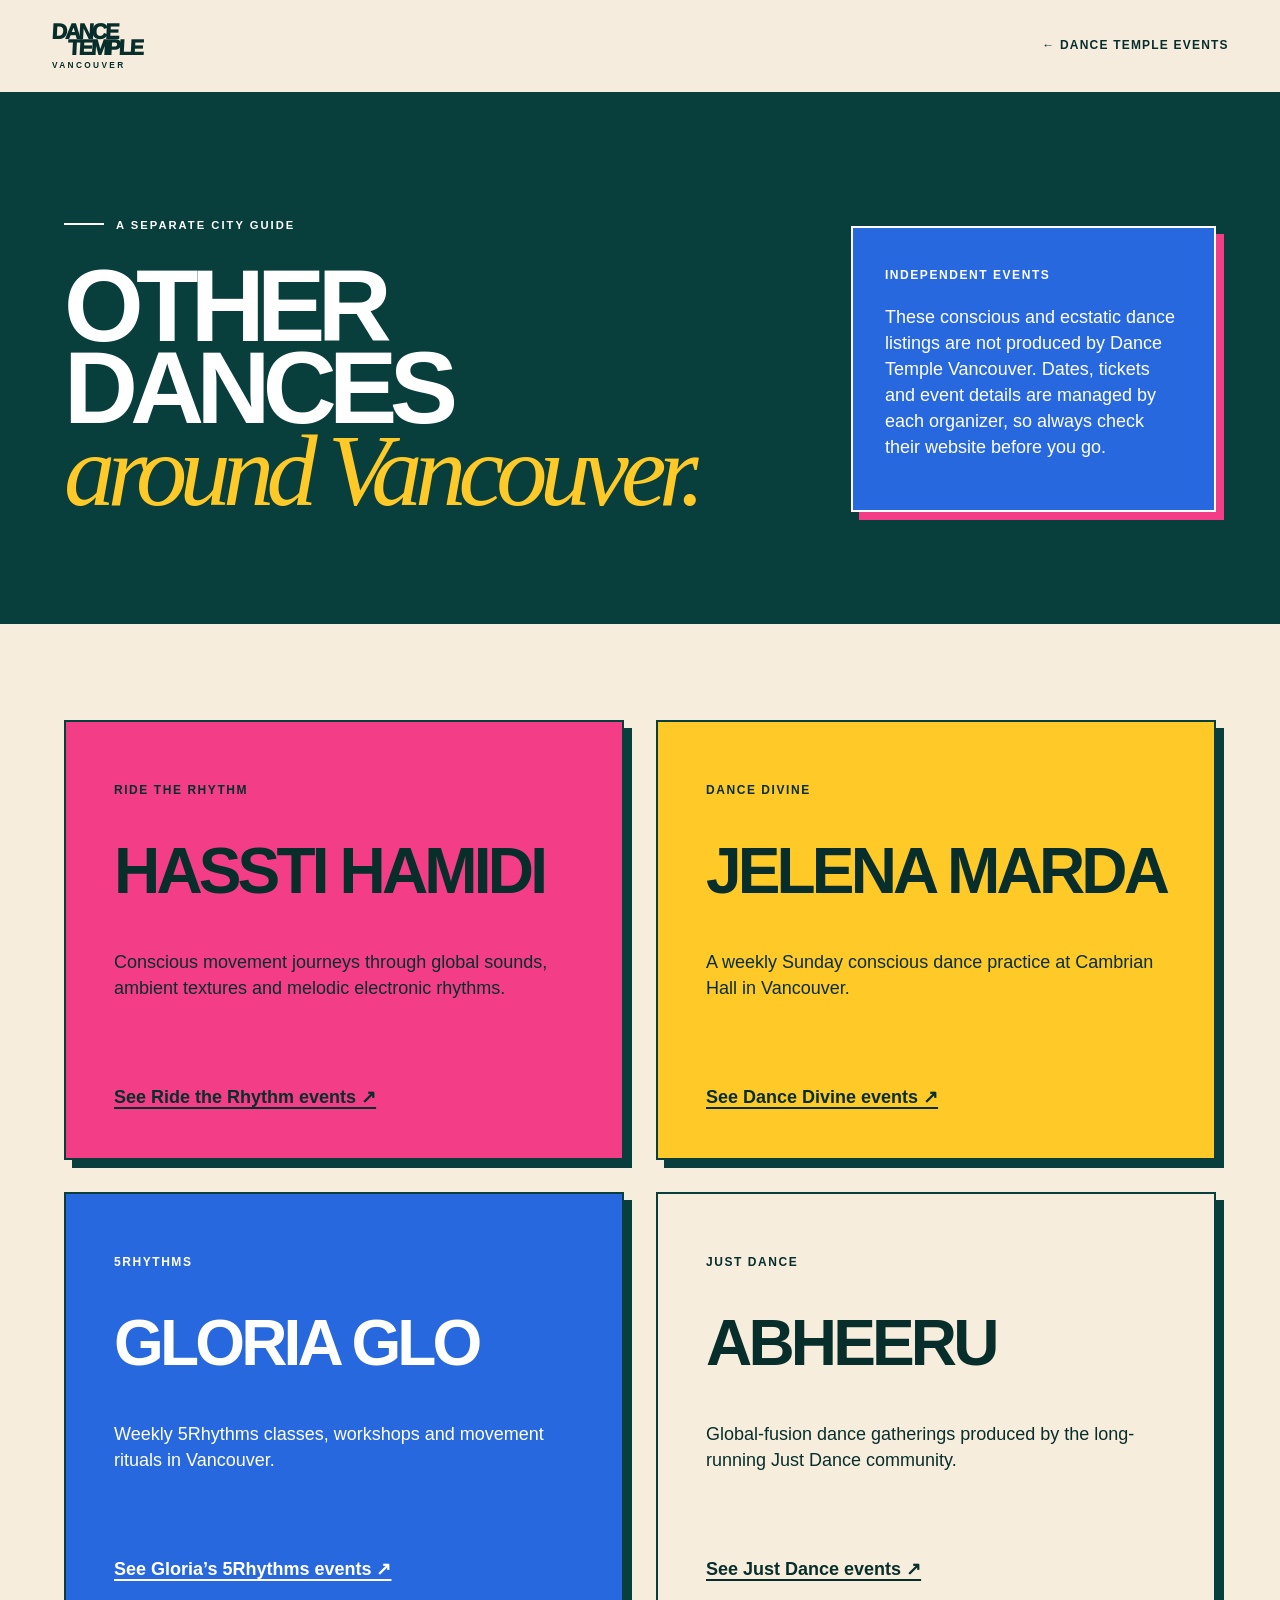
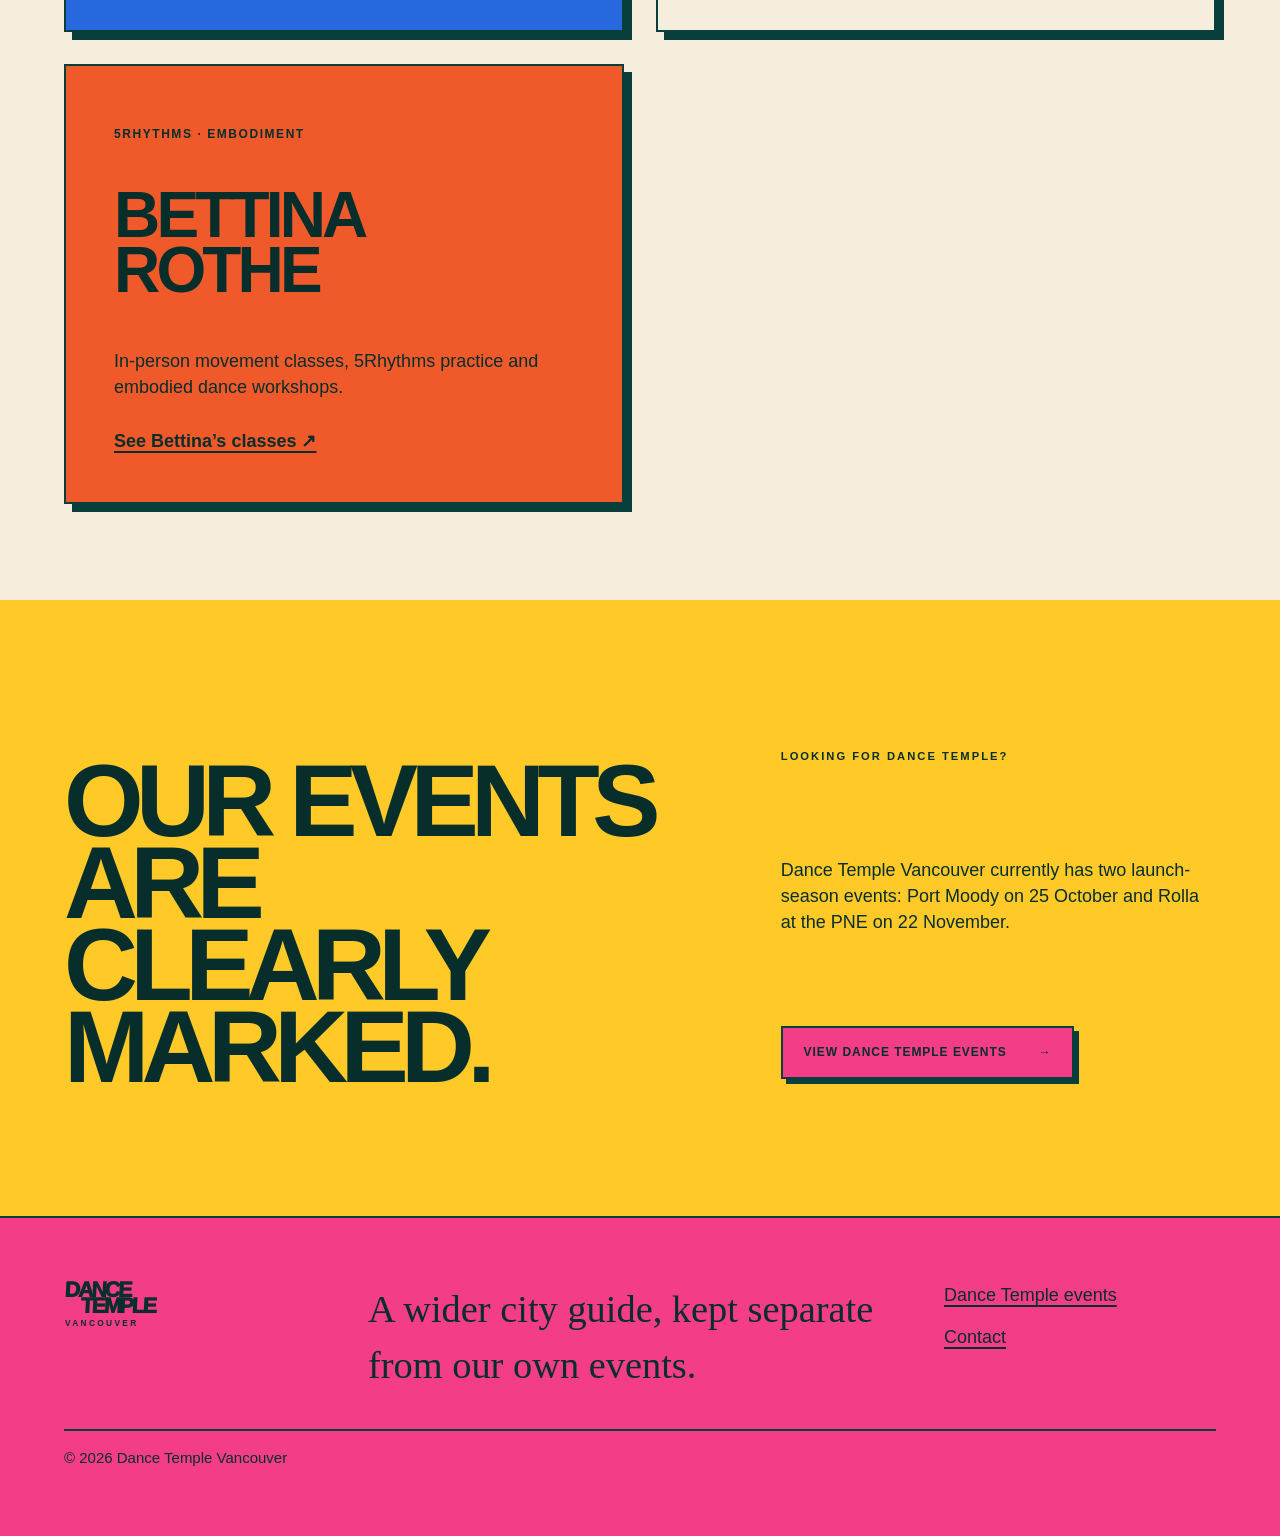
==== other-dances.html @ 86f67064 "Launch updated Vancouver event site" ====
<!doctype html>
<html lang="en">
<head>
  <meta charset="utf-8">
  <meta name="viewport" content="width=device-width,initial-scale=1">
  <title>Other Conscious and Ecstatic Dances in Vancouver</title>
  <meta name="description" content="A guide to independent conscious and ecstatic dance events around Vancouver. These listings are not produced by Dance Temple Vancouver.">
  <link rel="icon" href="assets/logo-dancer.png" type="image/png">
  <link rel="stylesheet" href="styles.css">
  <link rel="stylesheet" href="revision.css?v=3">
  <link rel="stylesheet" href="other-dances.css?v=1">
  <script src="script.js" defer></script>
</head>
<body class="guide-page">
  <a class="skip-link" href="#main">Skip to content</a>
  <header class="site-header">
    <a class="wordmark" href="index.html" aria-label="Dance Temple Vancouver home"><span>Dance</span><span>Temple</span><small>Vancouver</small></a>
    <a class="guide-back" href="index.html#events">← Dance Temple events</a>
  </header>
  <main id="main">
    <section class="guide-hero">
      <div><p class="eyebrow">A separate city guide</p><h1>Other dances<br><i>around Vancouver.</i></h1></div>
      <div class="guide-notice"><strong>Independent events</strong><p>These conscious and ecstatic dance listings are not produced by Dance Temple Vancouver. Dates, tickets and event details are managed by each organizer, so always check their website before you go.</p></div>
    </section>
    <section class="guide-list" aria-label="Independent dance events and organizers">
      <article class="guide-card pink-card"><p class="role">Ride the Rhythm</p><h2>Hassti Hamidi</h2><p>Conscious movement journeys through global sounds, ambient textures and melodic electronic rhythms.</p><a href="https://www.eventbrite.com/o/65036409233" target="_blank" rel="noopener">See Ride the Rhythm events ↗</a></article>
      <article class="guide-card yellow-card"><p class="role">Dance Divine</p><h2>Jelena Marda</h2><p>A weekly Sunday conscious dance practice at Cambrian Hall in Vancouver.</p><a href="https://dancedivine.ca/conscious-dance-in-vancouver-bc/" target="_blank" rel="noopener">See Dance Divine events ↗</a></article>
      <article class="guide-card blue-card"><p class="role">5Rhythms</p><h2>Gloria Glo</h2><p>Weekly 5Rhythms classes, workshops and movement rituals in Vancouver.</p><a href="https://www.gloriaglo.com/5rhythms" target="_blank" rel="noopener">See Gloria’s 5Rhythms events ↗</a></article>
      <article class="guide-card cream-card"><p class="role">Just Dance</p><h2>Abheeru</h2><p>Global-fusion dance gatherings produced by the long-running Just Dance community.</p><a href="https://www.justdance.ca/" target="_blank" rel="noopener">See Just Dance events ↗</a></article>
      <article class="guide-card orange-card"><p class="role">5Rhythms · embodiment</p><h2>Bettina Rothe</h2><p>In-person movement classes, 5Rhythms practice and embodied dance workshops.</p><a href="https://www.bettinarothe.com/classes/?type=inperson" target="_blank" rel="noopener">See Bettina’s classes ↗</a></article>
    </section>
    <section class="guide-cta"><p class="section-label">Looking for Dance Temple?</p><h2>Our events are<br>clearly marked.</h2><p>Dance Temple Vancouver currently has two launch-season events: Port Moody on 25 October and Rolla at the PNE on 22 November.</p><a class="button button-pink" href="index.html#events">View Dance Temple events <span aria-hidden="true">→</span></a></section>
  </main>
  <footer><a class="wordmark wordmark-footer" href="index.html"><span>Dance</span><span>Temple</span><small>Vancouver</small></a><p>A wider city guide, kept separate from our own events.</p><div><a href="index.html#events">Dance Temple events</a><a href="index.html#contact">Contact</a></div><small>© <span id="year"></span> Dance Temple Vancouver</small></footer>
</body>
</html>
---- styles.css ----
:root{--cream:#f6eddd;--teal:#083f3d;--pink:#f33d86;--orange:#f05a2b;--yellow:#ffc928;--blue:#2868de;--green:#2db777;--white:#fffdf7;--ink:#082e2c;--border:2px solid var(--teal)}
*{box-sizing:border-box}html{scroll-behavior:smooth}body{margin:0;background:var(--cream);color:var(--ink);font-family:Arial,Helvetica,sans-serif;font-size:18px;line-height:1.45}body.menu-open{overflow:hidden}a{color:inherit;text-decoration-thickness:2px;text-underline-offset:4px}img{max-width:100%}.skip-link{position:fixed;left:1rem;top:-5rem;z-index:100;background:#fff;padding:.7rem}.skip-link:focus{top:1rem}.site-header{height:94px;display:flex;align-items:center;justify-content:space-between;padding:0 4vw;border-bottom:var(--border);background:rgba(246,237,221,.96);position:relative;z-index:20}.wordmark{text-decoration:none;text-transform:uppercase;font-size:1.24rem;font-weight:900;letter-spacing:-.08em;line-height:.78;display:grid;width:max-content}.wordmark span:last-of-type{margin-left:1.35rem}.wordmark small{font-size:.52rem;letter-spacing:.25em;margin:7px 0 0 2px}.site-header nav{display:flex;align-items:center;gap:2rem;font-size:.78rem;text-transform:uppercase;letter-spacing:.11em;font-weight:bold}.site-header nav a{text-decoration:none}.site-header nav a:not(.nav-cta):hover{color:var(--pink)}.nav-cta{background:var(--teal);color:#fff;padding:.8rem 1rem;border-radius:100px}.menu-toggle{display:none;background:none;border:var(--border);border-radius:100px;padding:.6rem 1rem;font-weight:bold}.hero{min-height:calc(100svh - 94px);display:grid;grid-template-columns:45% 55%;position:relative;overflow:hidden}.hero-copy{padding:7vw 2vw 8vw 5vw;position:relative;z-index:3}.eyebrow,.section-label,.role{font-size:.7rem;letter-spacing:.18em;text-transform:uppercase;font-weight:bold}.eyebrow:before{content:"";display:inline-block;width:40px;border-top:2px solid;margin:0 12px 4px 0}.hero h1,.section h2{font-size:clamp(3.2rem,7.3vw,8.8rem);line-height:.78;letter-spacing:-.075em;text-transform:uppercase;margin:1.2rem 0 2rem;font-weight:900}.hero h1 em,.events h2 i,.people h2 i{font-family:Georgia,serif;text-transform:none;font-weight:normal;letter-spacing:-.06em}.hero h1 em{color:var(--pink);white-space:nowrap}.hero-deck{max-width:520px;font-size:clamp(1.1rem,1.7vw,1.45rem);margin:0 0 2rem}.button{display:inline-flex;align-items:center;justify-content:space-between;gap:2rem;padding:1rem 1.3rem;border:var(--border);box-shadow:5px 5px 0 var(--teal);text-decoration:none;text-transform:uppercase;letter-spacing:.08em;font-size:.75rem;font-weight:bold;transition:.18s transform,.18s box-shadow;cursor:pointer}.button:hover{transform:translate(3px,3px);box-shadow:2px 2px 0 var(--teal)}.button-pink{background:var(--pink)}.button-dark{background:var(--teal);color:#fff;box-shadow:4px 4px 0 #fff;border-color:#fff}.button-yellow{background:var(--yellow);width:100%}.hero-image{background:url('assets/dancers-hero.png') center/cover no-repeat;clip-path:ellipse(79% 78% at 82% 50%)}.burst{position:absolute;right:3.5vw;top:3vw;background:var(--yellow);width:120px;height:120px;display:grid;place-items:center;font-weight:900;font-size:1.6rem;clip-path:polygon(50% 0,61% 21%,81% 6%,80% 29%,100% 29%,84% 48%,100% 64%,77% 66%,82% 91%,60% 77%,50% 100%,41% 78%,18% 94%,22% 68%,0 66%,17% 50%,0 30%,24% 30%,19% 6%,40% 21%);transform:rotate(10deg);z-index:4}.hero-tape{position:absolute;bottom:0;left:-2%;right:-2%;height:52px;background:var(--teal);color:#fff;z-index:5;display:flex;justify-content:space-around;align-items:center;text-transform:uppercase;letter-spacing:.14em;font-size:.73rem;font-weight:bold;transform:rotate(-1.2deg)}.hero-tape span:after{content:"✦";color:var(--yellow);margin-left:5vw}.section{padding:8rem 5vw}.section-label{display:flex;gap:1rem;align-items:center}.section-label span{display:grid;place-items:center;border:1px solid;border-radius:50%;width:30px;height:30px;letter-spacing:0}.about-grid{display:grid;grid-template-columns:1fr 1fr;gap:8vw;align-items:start}.about h2{font-size:clamp(3rem,6vw,7rem);margin-top:4rem}.about h2 span{color:var(--blue)}.about-copy{padding-top:4rem;max-width:680px}.lead{font-family:Georgia,serif;font-size:clamp(1.5rem,2.5vw,2.3rem);line-height:1.2}.values{list-style:none;padding:0;margin:3rem 0 0;border-top:var(--border)}.values li{display:grid;grid-template-columns:1fr 1fr;padding:1rem 0;border-bottom:var(--border);gap:1rem}.values b{text-transform:uppercase}.events{background:var(--teal);color:var(--white)}.section-label-light{color:var(--white)}.section-heading{display:grid;grid-template-columns:1fr 2fr 1fr;gap:4vw;align-items:end;margin-bottom:5rem}.section-heading h2{font-size:clamp(3.3rem,7vw,8rem);margin:0}.section-heading h2 i{color:var(--yellow)}.section-heading p{max-width:260px}.event-grid{display:grid;grid-template-columns:1fr 1fr;gap:3vw}.event-card{color:var(--ink);border:2px solid var(--white);display:grid;grid-template-columns:minmax(240px,.9fr) 1.1fr;min-height:560px}.card-pink{background:var(--pink)}.card-yellow{background:var(--yellow)}.poster{position:relative;overflow:hidden;border-right:2px solid var(--white);padding:2rem;text-decoration:none;color:var(--teal);min-height:520px}.poster-kicker{position:relative;z-index:2;text-transform:uppercase;font-size:.8rem;letter-spacing:.22em;font-weight:bold}.poster strong{position:absolute;left:1.3rem;bottom:5.2rem;font-size:clamp(3.5rem,6vw,6.5rem);line-height:.72;letter-spacing:-.1em;z-index:2}.poster-place{position:absolute;right:1.2rem;top:5rem;background:var(--cream);border:var(--border);padding:.4rem .7rem;font-weight:bold;transform:rotate(6deg);z-index:3}.poster-dj{position:absolute;bottom:1.5rem;left:1.5rem;right:1.5rem;border-top:var(--border);padding-top:.7rem;font-size:.72rem;font-weight:bold;letter-spacing:.18em}.shape{position:absolute;display:block}.shape-one{background:var(--orange);width:70%;aspect-ratio:1;border-radius:50%;right:-25%;top:14%}.shape-two{background:var(--blue);width:45%;height:38%;left:18%;top:25%;border-radius:50% 50% 0 0;transform:rotate(-22deg)}.shape-three{width:100%;height:42%;background:var(--pink);left:0;top:26%;clip-path:polygon(0 25%,100% 0,83% 100%,5% 87%)}.shape-four{width:55%;aspect-ratio:1;border-radius:50%;background:var(--green);right:-14%;top:9%}.event-info{padding:2.2rem;display:flex;flex-direction:column}.event-date{font-size:.78rem;text-transform:uppercase;letter-spacing:.08em}.event-date span{font-size:2.4rem;font-weight:900;display:block;line-height:1}.event-info h3{font-size:clamp(2rem,3vw,3.4rem);line-height:.9;text-transform:uppercase;letter-spacing:-.05em;margin:2.5rem 0 1rem}.event-actions{display:flex;flex-direction:column;align-items:flex-start;gap:1.8rem;margin-top:auto}.placeholder-note{text-align:right;font-size:.68rem;opacity:.7;margin-top:1rem}.location-grid{display:grid;grid-template-columns:1fr 1fr 1fr;gap:2vw;margin-top:4rem}.location-intro h2{font-size:clamp(3rem,5vw,6rem);margin:0}.location-intro h2 span{color:var(--orange)}.location-intro p{max-width:350px}.location-card{border:var(--border);padding:2.5rem;min-height:420px;display:flex;flex-direction:column;box-shadow:8px 8px 0 var(--teal)}.coral{background:var(--orange)}.blue{background:var(--blue);color:#fff}.location-card span{font-size:.7rem;text-transform:uppercase;letter-spacing:.18em}.location-card h3{font-size:clamp(2.5rem,4vw,5rem);line-height:.85;text-transform:uppercase;letter-spacing:-.06em}.location-card a{margin-top:auto;font-weight:bold}.people{background:var(--yellow)}.people-grid{display:grid;grid-template-columns:1.25fr 1fr 1fr;gap:2vw;margin-top:3rem}.people-title{position:relative}.people-title h2{font-size:clamp(3.3rem,5.6vw,6.6rem);margin:2rem 0}.vinyl{width:180px;aspect-ratio:1;border-radius:50%;background:repeating-radial-gradient(#082e2c 0 6px,#164846 7px 9px);display:grid;place-items:center;transform:rotate(-9deg);margin:2rem auto}.vinyl span{width:64px;aspect-ratio:1;border-radius:50%;background:var(--pink);display:grid;place-items:center;text-align:center;font-weight:900;font-size:.7rem;letter-spacing:.08em}.person-card{border:var(--border);background:var(--cream);padding:3rem;display:flex;flex-direction:column;min-height:530px}.person-card-pink{background:var(--pink)}.person-card h3{font-size:clamp(2.5rem,4vw,4.6rem);letter-spacing:-.06em;line-height:.9;margin:3rem 0 2rem}.person-card a{margin-top:auto;font-weight:bold}.contact{background:var(--blue);color:#fff;display:grid;grid-template-columns:1fr 1fr;gap:9vw}.contact h2{font-size:clamp(3.8rem,7vw,8rem)}.contact-copy>p{max-width:540px}.contact-copy a{color:var(--yellow)}.contact-form label{display:block;font-size:.72rem;text-transform:uppercase;letter-spacing:.14em;font-weight:bold;margin-bottom:2rem}.contact-form input,.contact-form textarea{display:block;width:100%;border:0;border-bottom:2px solid #fff;background:transparent;color:#fff;font:inherit;padding:.8rem 0;border-radius:0}.contact-form textarea{border:2px solid #fff;padding:1rem;margin-top:.8rem;resize:vertical}.contact-form input:focus,.contact-form textarea:focus{outline:3px solid var(--yellow);outline-offset:3px}.form-note{font-size:.68rem;opacity:.8}footer{background:var(--pink);min-height:320px;padding:4rem 5vw;display:grid;grid-template-columns:1fr 2fr 1fr;gap:2rem;align-items:start;border-top:var(--border)}footer>p{font-family:Georgia,serif;font-size:clamp(1.5rem,3vw,3rem);max-width:700px;margin:0}footer>div{display:flex;flex-direction:column;gap:1rem}footer>small{grid-column:1/-1;border-top:var(--border);padding-top:1rem}.wordmark-footer{font-size:1.8rem}
@media(max-width:1050px){.event-card{grid-template-columns:1fr}.poster{border-right:0;border-bottom:2px solid #fff}.location-grid,.people-grid{grid-template-columns:1fr 1fr}.location-intro,.people-title{grid-column:1/-1}.vinyl{position:static;margin:2.5rem auto 0}.section-heading{grid-template-columns:1fr 2fr}.section-heading p{grid-column:2}}
@media(max-width:760px){body{font-size:16px}.site-header{height:78px}.menu-toggle{display:block}.site-header nav{display:none;position:fixed;inset:78px 0 0;background:var(--yellow);flex-direction:column;justify-content:center;font-size:1.3rem}.site-header nav.open{display:flex}.hero{min-height:auto;display:flex;flex-direction:column}.hero-copy{padding:4rem 5vw 2.5rem}.hero h1{font-size:clamp(3.4rem,16vw,6rem)}.hero-image{min-height:52vh;clip-path:ellipse(92% 82% at 66% 55%);background-position:62% center}.burst{width:85px;height:85px;top:auto;bottom:46vh}.hero-tape{position:relative}.section{padding:5rem 5vw}.about-grid,.section-heading,.event-grid,.location-grid,.people-grid,.contact{grid-template-columns:1fr}.about-copy{padding-top:0}.section-heading h2,.section-heading p{grid-column:1}.event-card{grid-template-columns:1fr}.poster{min-height:480px}.location-intro,.people-title{grid-column:auto}.location-card{min-height:330px}.vinyl{position:static;margin:2rem auto}.person-card{min-height:420px}footer{grid-template-columns:1fr}footer>small{grid-column:1}}
.form-trap,.form-target{position:absolute!important;left:-10000px!important;width:1px!important;height:1px!important;border:0!important;overflow:hidden!important}.contact-form button[disabled]{opacity:.65;cursor:wait}.form-note.form-success{color:var(--yellow);font-weight:bold;opacity:1}.form-note.form-error{color:#fff;font-weight:bold;opacity:1}
@media(max-width:760px){.hero-tape{left:auto;right:auto;width:100vw;margin-left:calc(50% - 50vw);height:auto;min-height:60px;padding:.8rem .35rem;display:grid;grid-template-columns:repeat(3,minmax(0,1fr));transform:none;font-size:.58rem;letter-spacing:.1em}.hero-tape span{display:flex;align-items:center;justify-content:center;white-space:nowrap}.hero-tape span:after{margin-left:.55rem}.hero-tape span:last-child:after{display:none}.hero h1,.section h2{line-height:.94;letter-spacing:-.045em}.about h2,.section-heading h2,.people-title h2{font-size:clamp(2.9rem,13vw,4.2rem);line-height:.95}.people-title h2 i{display:block;line-height:1.05;margin-top:.12em}.poster strong{font-size:clamp(3.8rem,18vw,5.6rem);line-height:.88;letter-spacing:-.06em;bottom:5.5rem}.event-info h3{font-size:clamp(2rem,10vw,2.65rem);line-height:1.02;letter-spacing:-.015em}.location-card h3,.person-card h3{line-height:1;letter-spacing:-.035em}.contact h2{line-height:.95}.detail-hero h1,.detail-body h2,.guide-intro h2,.dj-profile h2{line-height:.94;letter-spacing:-.045em}}
.hero-tape{left:0;right:0;width:100%;height:62px;padding:.4rem 1vw;display:grid;grid-template-columns:repeat(3,minmax(0,1fr));transform:none;clip-path:polygon(0 18%,100% 0,100% 82%,0 100%)}
.hero-tape span{display:flex;align-items:center;justify-content:center;white-space:nowrap}
.hero-tape span:after{margin-left:4vw}
.hero-tape span:last-child:after{display:none}
@media(max-width:760px){.hero-tape{left:0;right:0;width:100%;margin-left:0;height:auto;min-height:60px;padding:.8rem .35rem;font-size:.58rem;letter-spacing:.1em;clip-path:polygon(0 10%,100% 0,100% 90%,0 100%)}.hero-tape span:after{margin-left:.55rem}}
@media(prefers-reduced-motion:reduce){html{scroll-behavior:auto}*{transition:none!important}}
---- revision.css ----
/* Refinement pass: stronger type, all-ages positioning, dancer posters and illustrated maps. */
body{font-family:"Avenir Next",Avenir,"Helvetica Neue",Arial,sans-serif}
.wordmark{font-family:"Arial Black",Impact,"Avenir Next",sans-serif;font-size:1.35rem;font-weight:950;line-height:.72;letter-spacing:-.105em;transform:skew(-3deg)}
.wordmark span:last-of-type{margin-left:1.05rem}.wordmark small{font-family:"Avenir Next",Arial,sans-serif;letter-spacing:.28em;font-weight:800;transform:skew(3deg)}
.hero h1,.section h2,.poster strong,.event-info h3,.location-card h3,.person-card h3{font-family:"Arial Black",Impact,"Avenir Next",sans-serif;font-weight:950}
.person-portrait{width:100%;height:clamp(240px,20vw,300px);object-fit:cover;object-position:center top;display:block;margin:-1.5rem 0 1.5rem;background:transparent;clip-path:inset(0)}
.person-card:has(.person-portrait) h3{margin-top:1rem}
.city-guide{display:grid;grid-template-columns:1fr 1fr;gap:8vw;background:var(--cream);border-top:var(--border)}
.city-guide h2{font-size:clamp(3.4rem,6vw,7rem);margin:1.5rem 0 0}.city-guide .button{margin-top:2rem}
.temple-network{grid-template-columns:minmax(280px,.85fr) minmax(0,1.35fr);align-items:start;gap:6vw}.temple-network-intro{position:sticky;top:3rem}.temple-network-intro>p:not(.section-label){max-width:570px;font-size:1.05rem}.directory-link{display:inline-block;margin-top:1.5rem;font-weight:800}.temple-links{display:grid;gap:1.1rem}.temple-link{min-height:215px;border:var(--border);box-shadow:7px 7px 0 var(--teal);padding:1.6rem 1.8rem;color:var(--teal);text-decoration:none;display:grid;grid-template-columns:1fr auto;align-items:end;transition:transform .18s,box-shadow .18s}.temple-link:hover{transform:translate(3px,3px);box-shadow:4px 4px 0 var(--teal)}.temple-link span{grid-column:1/-1;align-self:start;font-size:.68rem;letter-spacing:.16em;text-transform:uppercase;font-weight:800}.temple-link strong{font-family:"Arial Black",Impact,"Avenir Next",sans-serif;font-size:clamp(2.2rem,3.6vw,4.4rem);line-height:.82;letter-spacing:-.065em;text-transform:uppercase}.temple-link em{font-style:normal;font-size:.72rem;letter-spacing:.1em;text-transform:uppercase;font-weight:800;text-align:right}.temple-link-green{background:#8fc5a5}.temple-link-blue{background:var(--blue);color:#fff}.temple-link-pink{background:var(--pink)}
@media(max-width:760px){.person-portrait{height:280px}}
.hero-image{background-image:url('assets/dancers-hero.png');background-position:59% center;clip-path:ellipse(83% 82% at 79% 50%)}
.hero h1 em{font-family:Georgia,serif;font-weight:normal}.hero-deck{max-width:570px}
.poster{border-right:0}.event-card{grid-template-columns:minmax(250px,.95fr) 1.05fr}.event-info{position:relative}.event-info:before{content:"";position:absolute;left:2.2rem;right:2.2rem;top:0;border-top:2px solid rgba(8,63,61,.45)}
.dancer{--skin:var(--orange);--clothes:var(--blue);position:absolute;display:block;width:112px;height:230px;left:48%;top:17%;transform:rotate(-8deg);z-index:1}.dancer i{display:block;position:absolute;background:var(--teal)}.dancer .head{width:42px;height:45px;border-radius:50%;background:var(--skin);left:35px;top:0}.dancer .body{width:68px;height:105px;background:var(--clothes);left:22px;top:40px;border-radius:55% 45% 28% 28%;transform:rotate(-4deg)}.dancer .arm,.dancer .leg{height:13px;border-radius:20px;transform-origin:8px center}.dancer .arm{width:86px;top:57px}.dancer .arm-l{left:28px;transform:rotate(-48deg)}.dancer .arm-r{left:76px;transform:rotate(-118deg)}.dancer .leg{width:100px;top:135px;left:45px}.dancer .leg-l{transform:rotate(105deg)}.dancer .leg-r{transform:rotate(56deg)}.dancer-small{width:75px;height:150px;transform:scale(.68) rotate(15deg);left:13%;top:38%;transform-origin:top left;--skin:var(--yellow);--clothes:var(--green)}.dancer-b{left:12%;top:26%;--clothes:var(--yellow);--skin:var(--orange)}.dancer-c{left:50%;top:18%;transform:rotate(12deg);--clothes:var(--pink);--skin:var(--orange)}.dancer-d{left:16%;top:34%;--clothes:var(--blue);--skin:var(--pink)}
.dancer .arm::after{content:"";position:absolute;right:-8px;top:-5px;width:22px;height:22px;border-radius:55% 45% 50% 45%;background:var(--skin);box-shadow:7px -3px 0 -5px var(--teal),8px 2px 0 -5px var(--teal),5px 7px 0 -5px var(--teal)}.dancer .leg::after{content:"";position:absolute;right:-9px;top:-3px;width:28px;height:17px;border-radius:70% 35% 45% 30%;background:var(--cream);border:3px solid var(--teal)}.dancer-a .head::before,.dancer-c .head::before{content:"";position:absolute;z-index:-1;background:var(--teal)}.dancer-a .head::before{width:58px;height:58px;border-radius:50% 50% 42% 45%;left:-8px;top:-7px;box-shadow:-14px 17px 0 -5px var(--teal),18px 12px 0 -4px var(--teal)}.dancer-c .head::before{width:63px;height:34px;border-radius:50% 50% 20% 20%;left:-10px;top:-8px;box-shadow:-13px 18px 0 -7px var(--teal),13px 20px 0 -5px var(--teal)}.dancer-b .arm-l{transform:rotate(-105deg)}.dancer-b .arm-r{transform:rotate(-18deg)}.dancer-c .arm-l{transform:rotate(-150deg)}.dancer-c .arm-r{transform:rotate(-76deg)}.dancer-d .arm-l{transform:rotate(-28deg)}.dancer-d .arm-r{transform:rotate(-136deg)}
.dancer svg{display:block;width:100%;height:100%;overflow:visible}.logo-figure .skin-fill{fill:var(--skin)}.logo-figure .flow-hair{fill:var(--teal)}.logo-figure .top-fill{fill:var(--clothes)}.logo-figure .leg-one{fill:var(--blue)}.logo-figure .leg-two{fill:var(--yellow)}.dancer-a{width:190px;height:270px;left:38%;top:9%;transform:rotate(-6deg)}.dancer-b{width:145px;height:218px;left:3%;top:27%;transform:rotate(10deg);--clothes:var(--yellow);--skin:var(--orange)}.dancer-b .leg-one{fill:var(--green)}.dancer-b .leg-two{fill:var(--blue)}.dancer-c{width:190px;height:270px;left:39%;top:9%;transform:rotate(7deg);--clothes:var(--pink);--skin:var(--orange)}.dancer-c .leg-one{fill:var(--green)}.dancer-c .leg-two{fill:var(--blue)}.dancer-d{width:142px;height:214px;left:4%;top:29%;transform:rotate(-9deg);--clothes:var(--blue);--skin:var(--orange)}.dancer-d .leg-one{fill:var(--pink)}.dancer-d .leg-two{fill:var(--green)}.dancer-small{transform-origin:center}.poster strong{font-size:clamp(3.6rem,5.6vw,6.1rem);text-shadow:2px 2px 0 rgba(246,237,221,.25)}.poster-place{z-index:4}.poster-dj{z-index:4}.poster-kicker{font-family:"Arial Black",Impact,sans-serif;font-size:1rem;letter-spacing:-.02em}
.dancer-b,.dancer-d{display:none}.poster .logo-figure{box-sizing:border-box;width:64%;height:52%;left:18%;top:12%;padding:10px 14px;background:var(--cream);border:3px solid var(--teal);border-radius:47% 53% 44% 56% / 56% 43% 57% 44%;transform:none;box-shadow:7px 7px 0 rgba(8,63,61,.9);z-index:1}.poster .logo-figure svg{position:relative;z-index:2}.card-pink .dancer-a{--skin:var(--orange);--clothes:var(--pink)}.card-pink .dancer-a .leg-one{fill:var(--blue)}.card-pink .dancer-a .leg-two{fill:var(--yellow)}.card-yellow .dancer-c{--skin:var(--orange);--clothes:var(--pink)}.card-yellow .dancer-c .leg-one{fill:var(--blue)}.card-yellow .dancer-c .leg-two{fill:var(--green)}.poster strong{z-index:3}.poster-place,.poster-dj,.poster-kicker{z-index:4}
.location-grid{grid-template-columns:.82fr 1fr 1fr}.location-card{padding:0;min-height:590px;overflow:hidden}.location-card>span,.location-card>h3,.location-card>.address,.location-card>a{margin-left:2rem;margin-right:2rem}.location-card>span{margin-top:2rem}.location-card h3{font-size:clamp(2.6rem,3.6vw,4.5rem);margin-bottom:1.2rem}.mini-map{height:225px;border-top:var(--border);border-bottom:var(--border);background:var(--cream);color:var(--teal);margin-top:.5rem}.mini-map svg{width:100%;height:100%}.mini-map .road{fill:none;stroke:currentColor;stroke-width:18}.mini-map .road.thin{stroke-width:8}.mini-map .water{fill:none;stroke:var(--blue);stroke-width:40;opacity:.9}.blue .mini-map .water{stroke:var(--pink)}.mini-map .pin-dot{fill:var(--yellow);stroke:var(--teal);stroke-width:3}.mini-map .pin{fill:var(--pink)}.mini-map text{font:800 12px "Avenir Next",Arial,sans-serif;letter-spacing:.08em;fill:var(--teal)}.mini-map .map-label{font-family:"Arial Black",Impact,sans-serif;font-size:20px;letter-spacing:-.03em}.address{font-weight:700;line-height:1.35;user-select:all}.location-card>a{margin-top:auto;margin-bottom:2rem}.blue .mini-map{color:var(--teal)}
.poster .dancer{display:none}.poster::before{content:"";position:absolute;z-index:1;left:10%;top:10%;width:80%;height:58%;background:url('assets/logo-dancer.png') center/contain no-repeat;filter:drop-shadow(4px 5px 0 rgba(8,63,61,.18))}.card-yellow .poster::before{transform:scaleX(-1);left:8%}.mini-map .water{stroke-width:34}.mini-map .water-label{font-size:9px;letter-spacing:.18em;fill:var(--cream);font-weight:900}
@media(max-width:1050px){.event-card{grid-template-columns:1fr}.poster{border-bottom:0}.location-grid{grid-template-columns:1fr 1fr}.location-intro{grid-column:1/-1}}
@media(max-width:760px){.hero-image{background-position:63% center}.event-card{grid-template-columns:1fr}.event-card .poster strong{font-size:clamp(3.8rem,18vw,5.6rem);line-height:.88;letter-spacing:-.06em}.location-grid{grid-template-columns:1fr}.location-intro{grid-column:auto}.location-card{min-height:540px}.dancer{left:50%}.dancer-small{left:12%}.city-guide{grid-template-columns:1fr}.temple-network-intro{position:static}.temple-link{min-height:190px;padding:1.35rem}.temple-link strong{font-size:clamp(2rem,11vw,3.4rem)}.temple-link em{align-self:end}}
---- other-dances.css ----
.guide-back{text-transform:uppercase;text-decoration:none;font-weight:800;font-size:.75rem;letter-spacing:.1em}
.guide-hero{padding:7rem 5vw;background:var(--teal);color:#fff;display:grid;grid-template-columns:1.5fr .8fr;gap:8vw;align-items:end}
.guide-hero h1,.guide-cta h2{font-family:"Arial Black",Impact,"Avenir Next",sans-serif;font-size:clamp(4rem,8vw,9rem);line-height:.8;letter-spacing:-.075em;text-transform:uppercase;margin:2rem 0 0}
.guide-hero h1 i{font-family:Georgia,serif;text-transform:none;font-weight:normal;color:var(--yellow)}
.guide-notice{border:2px solid #fff;padding:2rem;background:var(--blue);box-shadow:8px 8px 0 var(--pink)}
.guide-notice strong,.guide-card .role{text-transform:uppercase;letter-spacing:.13em;font-size:.75rem}
.guide-list{padding:6rem 5vw;display:grid;grid-template-columns:repeat(2,minmax(0,1fr));gap:2rem}
.guide-card{min-height:440px;border:var(--border);box-shadow:8px 8px 0 var(--teal);padding:3rem;display:flex;flex-direction:column}
.guide-card h2{font-family:"Arial Black",Impact,"Avenir Next",sans-serif;font-size:clamp(3rem,5vw,6rem);line-height:.86;letter-spacing:-.06em;text-transform:uppercase;margin:2rem 0}
.guide-card a{margin-top:auto;font-weight:800}.pink-card{background:var(--pink)}.yellow-card{background:var(--yellow)}.blue-card{background:var(--blue);color:#fff}.cream-card{background:var(--cream)}.orange-card{background:var(--orange)}
.guide-cta{padding:8rem 5vw;background:var(--yellow);display:grid;grid-template-columns:1.2fr .8fr;gap:5vw}.guide-cta h2{grid-row:1/4}.guide-cta .section-label{align-self:end}.guide-cta .button{align-self:start;justify-self:start}
@media(max-width:760px){.guide-back{font-size:.65rem}.guide-hero,.guide-list,.guide-cta{grid-template-columns:1fr}.guide-hero{padding:5rem 5vw}.guide-hero h1,.guide-cta h2{font-size:clamp(3.2rem,15vw,5.2rem);line-height:.92}.guide-list{padding:4rem 5vw}.guide-card{min-height:360px;padding:2rem}.guide-cta h2{grid-row:auto}}
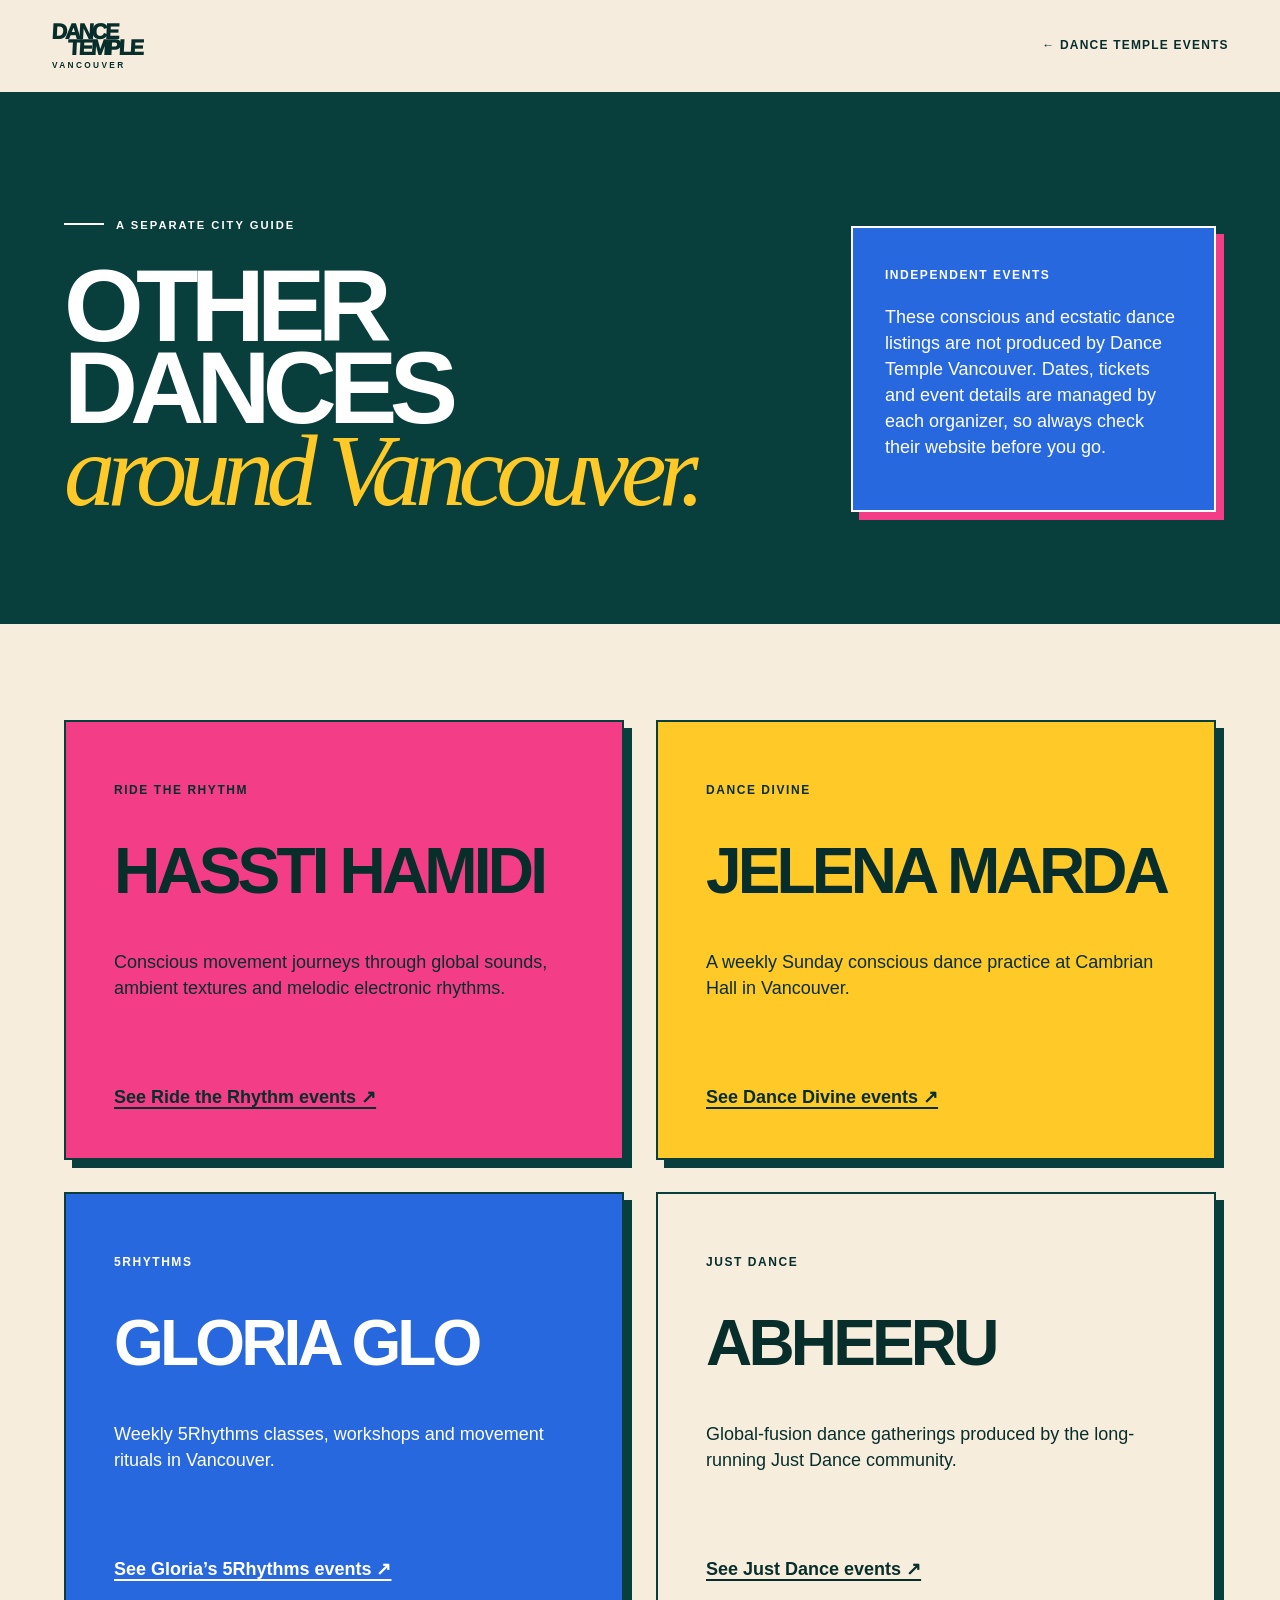
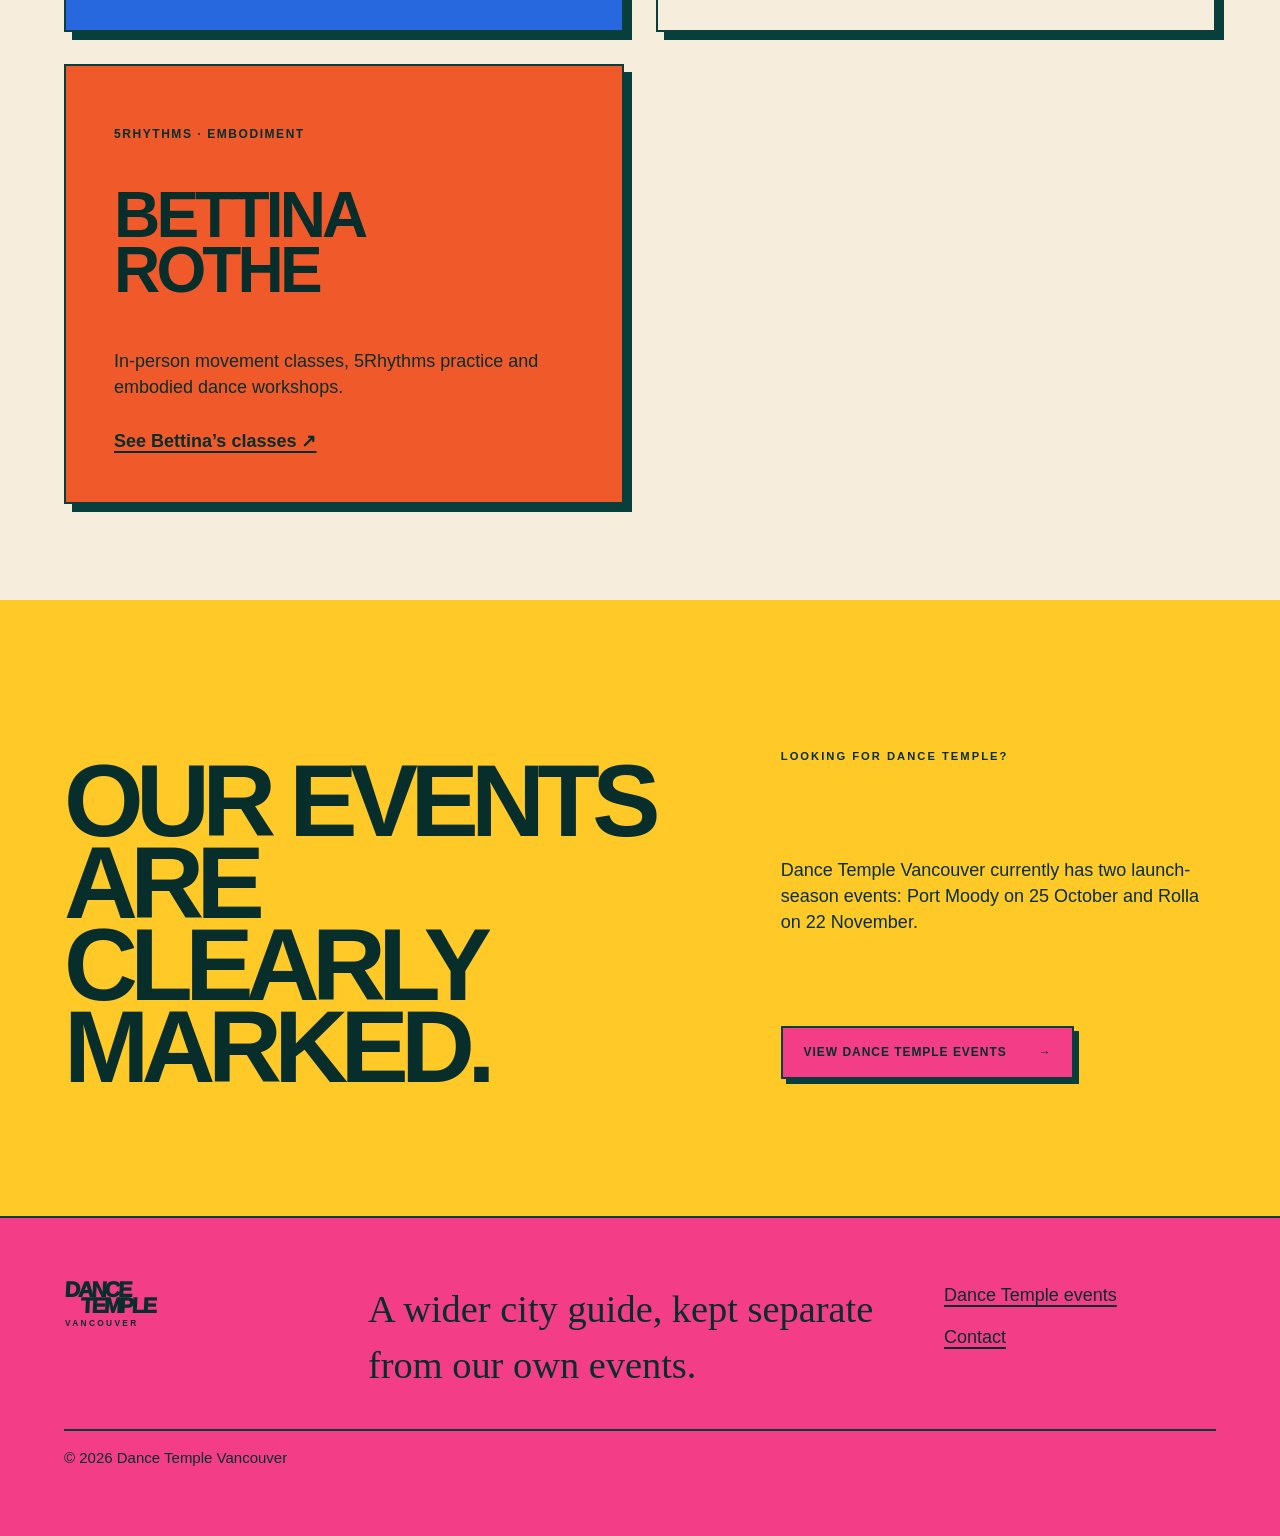
==== commit 32d140ba: "Remove PNE references from Rolla event" ====
--- a/other-dances.html
+++ b/other-dances.html
@@ -29,7 +29,7 @@
       <article class="guide-card cream-card"><p class="role">Just Dance</p><h2>Abheeru</h2><p>Global-fusion dance gatherings produced by the long-running Just Dance community.</p><a href="https://www.justdance.ca/" target="_blank" rel="noopener">See Just Dance events ↗</a></article>
       <article class="guide-card orange-card"><p class="role">5Rhythms · embodiment</p><h2>Bettina Rothe</h2><p>In-person movement classes, 5Rhythms practice and embodied dance workshops.</p><a href="https://www.bettinarothe.com/classes/?type=inperson" target="_blank" rel="noopener">See Bettina’s classes ↗</a></article>
     </section>
-    <section class="guide-cta"><p class="section-label">Looking for Dance Temple?</p><h2>Our events are<br>clearly marked.</h2><p>Dance Temple Vancouver currently has two launch-season events: Port Moody on 25 October and Rolla at the PNE on 22 November.</p><a class="button button-pink" href="index.html#events">View Dance Temple events <span aria-hidden="true">→</span></a></section>
+    <section class="guide-cta"><p class="section-label">Looking for Dance Temple?</p><h2>Our events are<br>clearly marked.</h2><p>Dance Temple Vancouver currently has two launch-season events: Port Moody on 25 October and Rolla on 22 November.</p><a class="button button-pink" href="index.html#events">View Dance Temple events <span aria-hidden="true">→</span></a></section>
   </main>
   <footer><a class="wordmark wordmark-footer" href="index.html"><span>Dance</span><span>Temple</span><small>Vancouver</small></a><p>A wider city guide, kept separate from our own events.</p><div><a href="index.html#events">Dance Temple events</a><a href="index.html#contact">Contact</a></div><small>© <span id="year"></span> Dance Temple Vancouver</small></footer>
 </body>
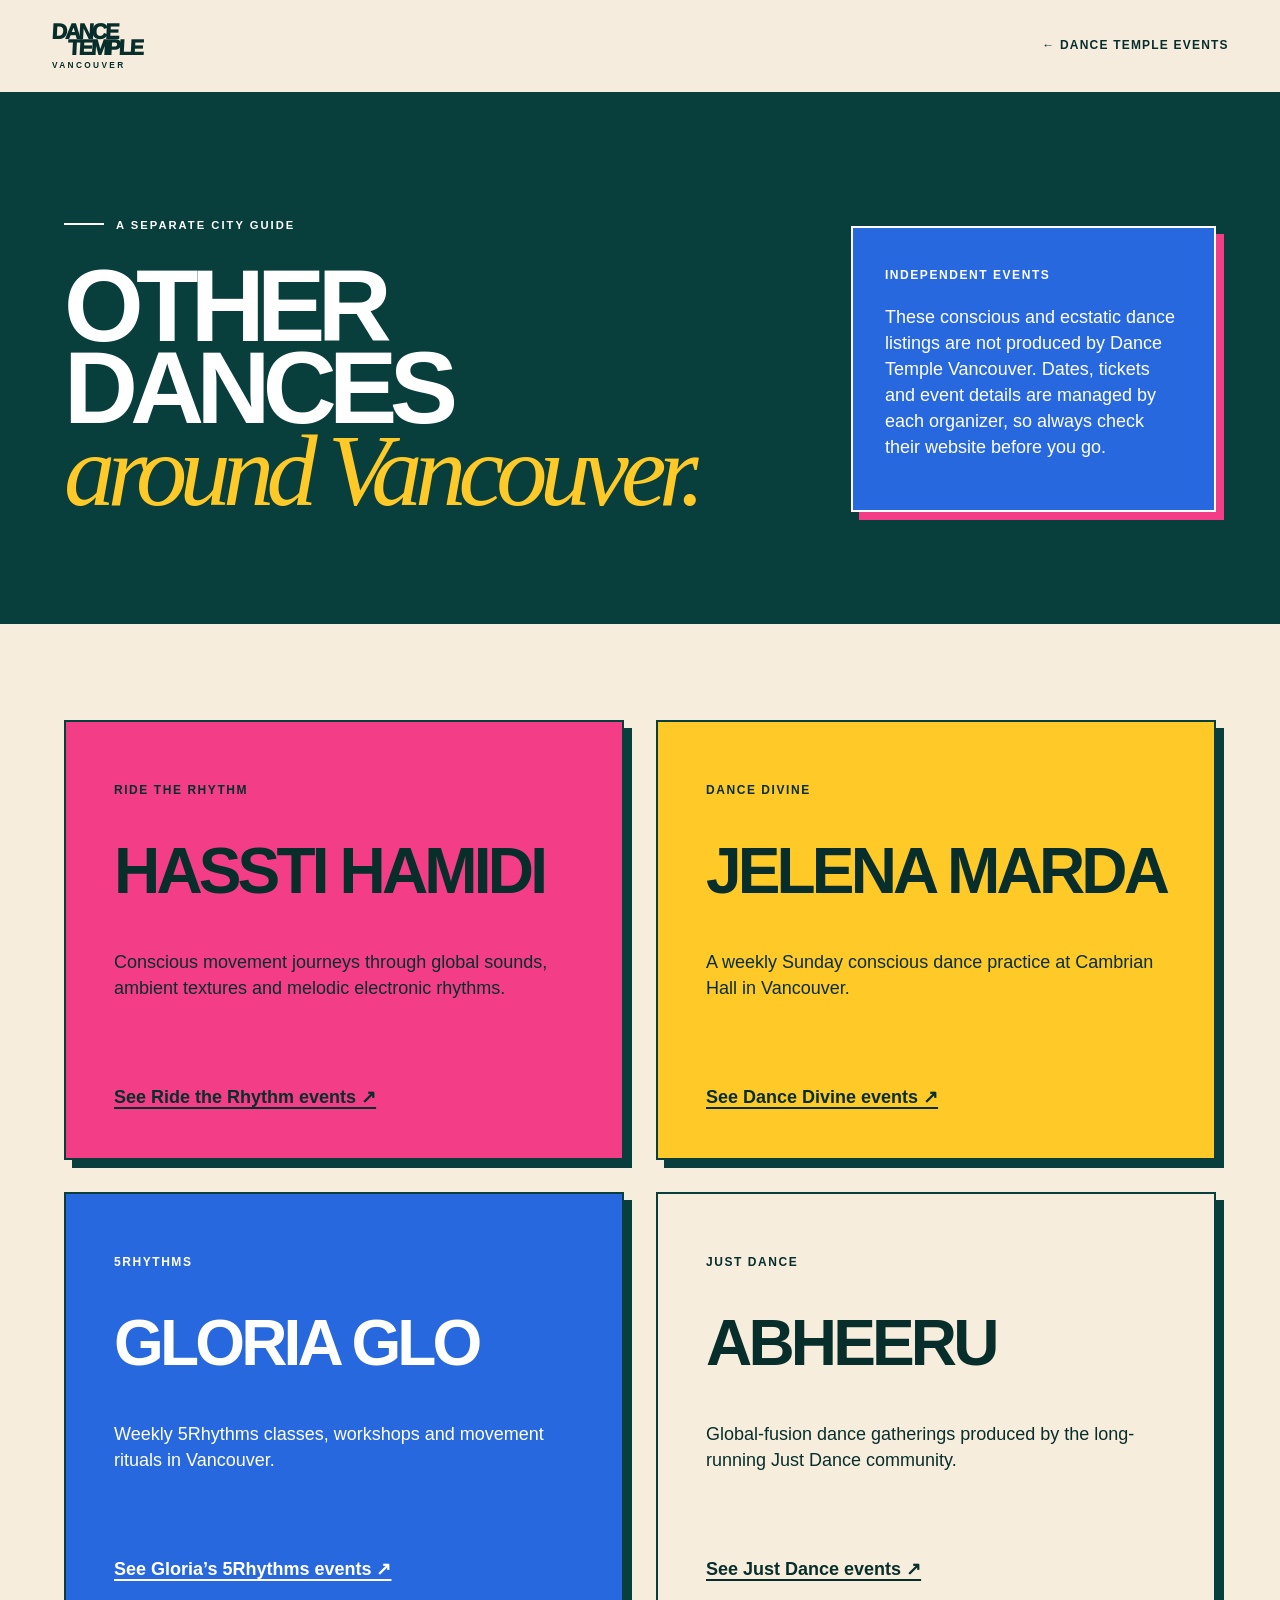
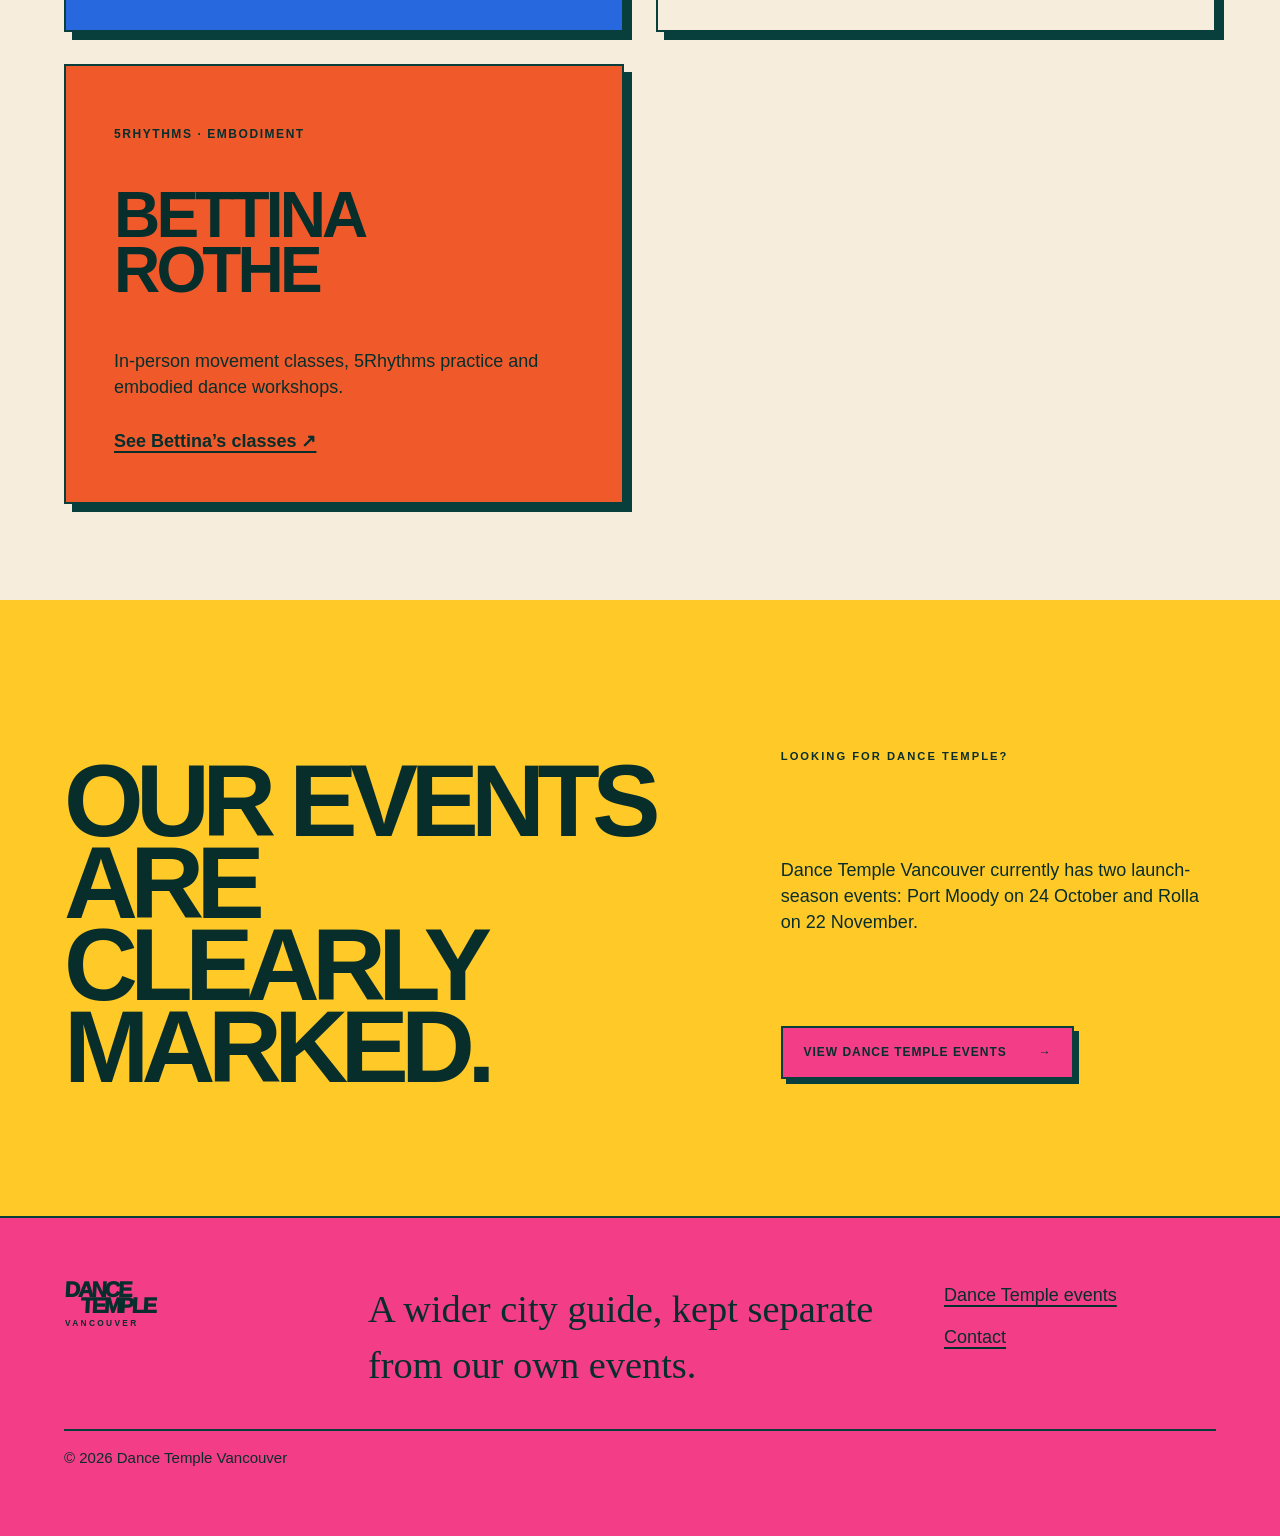
==== commit 0a9f95bc: "Update Port Moody date and time" ====
--- a/other-dances.html
+++ b/other-dances.html
@@ -3,6 +3,14 @@
 <head>
   <meta charset="utf-8">
   <meta name="viewport" content="width=device-width,initial-scale=1">
+  <!-- Google tag (gtag.js) -->
+  <script async src="https://www.googletagmanager.com/gtag/js?id=G-MECYMFHZHG"></script>
+  <script>
+    window.dataLayer = window.dataLayer || [];
+    function gtag(){dataLayer.push(arguments);}
+    gtag('js', new Date());
+    gtag('config', 'G-MECYMFHZHG');
+  </script>
   <title>Other Conscious and Ecstatic Dances in Vancouver</title>
   <meta name="description" content="A guide to independent conscious and ecstatic dance events around Vancouver. These listings are not produced by Dance Temple Vancouver.">
   <link rel="icon" href="assets/logo-dancer.png" type="image/png">
@@ -29,7 +37,7 @@
       <article class="guide-card cream-card"><p class="role">Just Dance</p><h2>Abheeru</h2><p>Global-fusion dance gatherings produced by the long-running Just Dance community.</p><a href="https://www.justdance.ca/" target="_blank" rel="noopener">See Just Dance events ↗</a></article>
       <article class="guide-card orange-card"><p class="role">5Rhythms · embodiment</p><h2>Bettina Rothe</h2><p>In-person movement classes, 5Rhythms practice and embodied dance workshops.</p><a href="https://www.bettinarothe.com/classes/?type=inperson" target="_blank" rel="noopener">See Bettina’s classes ↗</a></article>
     </section>
-    <section class="guide-cta"><p class="section-label">Looking for Dance Temple?</p><h2>Our events are<br>clearly marked.</h2><p>Dance Temple Vancouver currently has two launch-season events: Port Moody on 25 October and Rolla on 22 November.</p><a class="button button-pink" href="index.html#events">View Dance Temple events <span aria-hidden="true">→</span></a></section>
+    <section class="guide-cta"><p class="section-label">Looking for Dance Temple?</p><h2>Our events are<br>clearly marked.</h2><p>Dance Temple Vancouver currently has two launch-season events: Port Moody on 24 October and Rolla on 22 November.</p><a class="button button-pink" href="index.html#events">View Dance Temple events <span aria-hidden="true">→</span></a></section>
   </main>
   <footer><a class="wordmark wordmark-footer" href="index.html"><span>Dance</span><span>Temple</span><small>Vancouver</small></a><p>A wider city guide, kept separate from our own events.</p><div><a href="index.html#events">Dance Temple events</a><a href="index.html#contact">Contact</a></div><small>© <span id="year"></span> Dance Temple Vancouver</small></footer>
 </body>
--- a/revision.css
+++ b/revision.css
@@ -20,3 +20,13 @@
 .poster .dancer{display:none}.poster::before{content:"";position:absolute;z-index:1;left:10%;top:10%;width:80%;height:58%;background:url('assets/logo-dancer.png') center/contain no-repeat;filter:drop-shadow(4px 5px 0 rgba(8,63,61,.18))}.card-yellow .poster::before{transform:scaleX(-1);left:8%}.mini-map .water{stroke-width:34}.mini-map .water-label{font-size:9px;letter-spacing:.18em;fill:var(--cream);font-weight:900}
 @media(max-width:1050px){.event-card{grid-template-columns:1fr}.poster{border-bottom:0}.location-grid{grid-template-columns:1fr 1fr}.location-intro{grid-column:1/-1}}
 @media(max-width:760px){.hero-image{background-position:63% center}.event-card{grid-template-columns:1fr}.event-card .poster strong{font-size:clamp(3.8rem,18vw,5.6rem);line-height:.88;letter-spacing:-.06em}.location-grid{grid-template-columns:1fr}.location-intro{grid-column:auto}.location-card{min-height:540px}.dancer{left:50%}.dancer-small{left:12%}.city-guide{grid-template-columns:1fr}.temple-network-intro{position:static}.temple-link{min-height:190px;padding:1.35rem}.temple-link strong{font-size:clamp(2rem,11vw,3.4rem)}.temple-link em{align-self:end}}
+
+/* Responsive overflow repair: keep the ticker and event posters inside their columns. */
+html,body{max-width:100%;overflow-x:clip}
+.hero-tape{left:0;right:0;width:100%;max-width:100%;overflow:hidden}
+.hero-tape span{min-width:0}
+.event-grid,.event-card,.poster,.event-info{min-width:0}
+.event-card{grid-template-columns:minmax(220px,.95fr) minmax(0,1.05fr)}
+.poster strong{max-width:calc(100% - 2.6rem);font-size:clamp(3.2rem,4vw,4.8rem);line-height:.82;letter-spacing:-.075em}
+@media(max-width:1050px){.event-card{grid-template-columns:1fr}.poster strong{font-size:clamp(3.6rem,9vw,5.6rem)}}
+@media(max-width:760px){.event-card .poster strong{font-size:clamp(3.4rem,17vw,5.2rem);max-width:calc(100% - 2.6rem)}}
